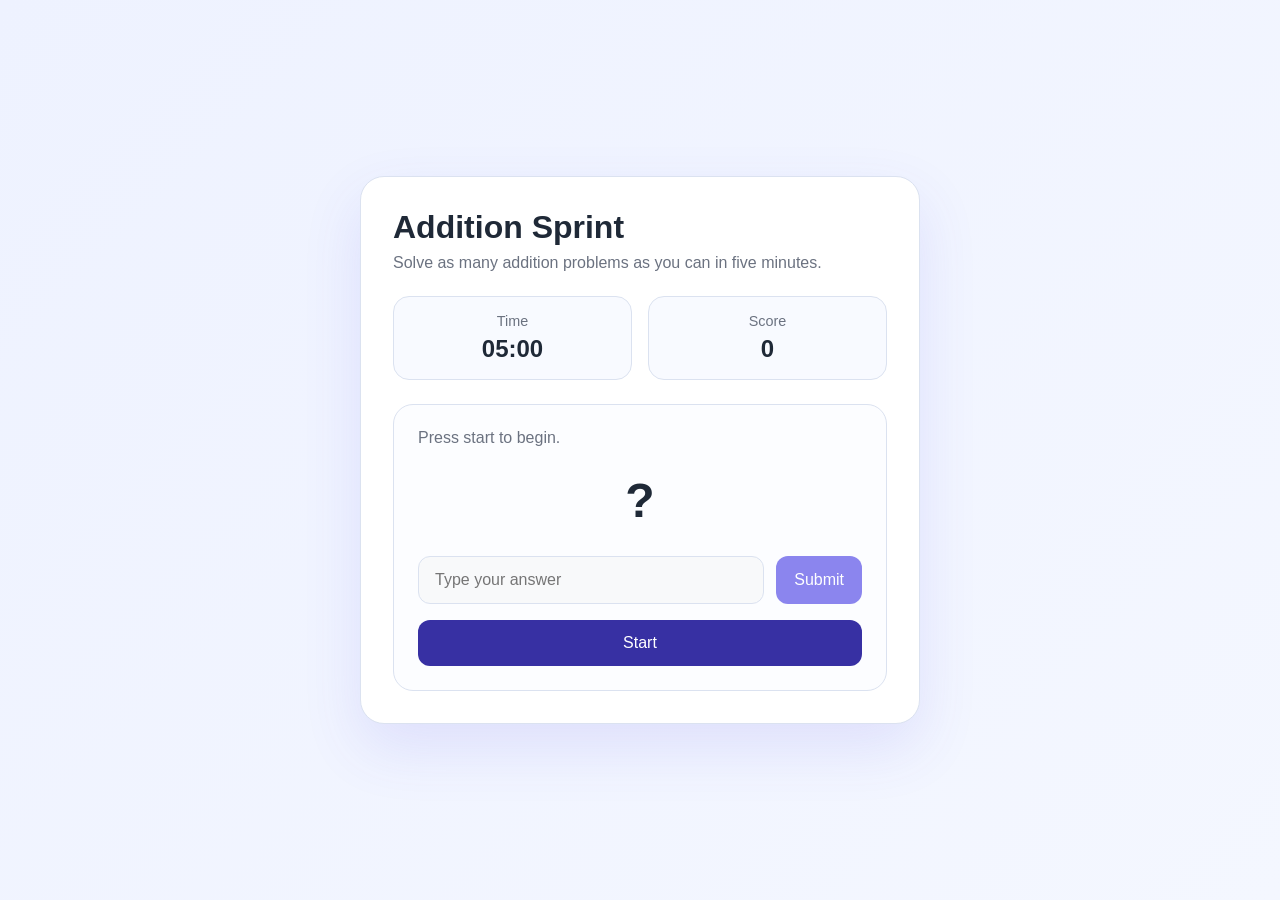
==== index.html @ d620f6ea "Initial vibecoded system" ====
<!DOCTYPE html>
<html lang="en">
  <head>
    <meta charset="UTF-8" />
    <meta name="viewport" content="width=device-width, initial-scale=1.0" />
    <title>Addition Sprint</title>
    <meta
      name="description"
      content="A five-minute addition game for practicing arithmetic with score tracking."
    />
    <link rel="stylesheet" href="styles.css" />
  </head>
  <body>
    <main class="app">
      <header class="header">
        <h1>Addition Sprint</h1>
        <p>Solve as many addition problems as you can in five minutes.</p>
      </header>

      <section class="stats" aria-label="Game status">
        <div class="stat-card">
          <span class="label">Time</span>
          <span id="timer" class="value">05:00</span>
        </div>
        <div class="stat-card">
          <span class="label">Score</span>
          <span id="score" class="value">0</span>
        </div>
      </section>

      <section class="game-card">
        <p id="status" class="status">Press start to begin.</p>
        <div id="question" class="question" aria-live="polite">?</div>

        <form id="answer-form" class="answer-form">
          <label class="sr-only" for="answer">Answer</label>
          <input
            id="answer"
            type="number"
            inputmode="numeric"
            autocomplete="off"
            placeholder="Type your answer"
            disabled
          />
          <button type="submit" id="submit-btn" disabled>Submit</button>
        </form>

        <button id="start-btn" class="start-button">Start</button>
      </section>
    </main>

    <script src="script.js"></script>
  </body>
</html>
---- styles.css ----
:root {
  color-scheme: light;
  --bg: #f4f7ff;
  --card: #ffffff;
  --accent: #4f46e5;
  --accent-dark: #3730a3;
  --text: #1f2937;
  --muted: #6b7280;
  --border: #dbe2f0;
}

* {
  box-sizing: border-box;
}

body {
  margin: 0;
  min-height: 100vh;
  font-family: "Segoe UI", Tahoma, Geneva, Verdana, sans-serif;
  background: linear-gradient(135deg, #eef2ff 0%, var(--bg) 100%);
  color: var(--text);
  display: grid;
  place-items: center;
  padding: 24px;
}

.app {
  width: min(100%, 560px);
  background: var(--card);
  border: 1px solid var(--border);
  border-radius: 24px;
  box-shadow: 0 24px 60px rgba(79, 70, 229, 0.12);
  padding: 32px;
}

.header h1 {
  margin: 0 0 8px;
  font-size: 2rem;
}

.header p {
  margin: 0;
  color: var(--muted);
}

.stats {
  display: grid;
  grid-template-columns: repeat(2, minmax(0, 1fr));
  gap: 16px;
  margin: 24px 0;
}

.stat-card {
  background: #f8faff;
  border: 1px solid var(--border);
  border-radius: 16px;
  padding: 16px;
  text-align: center;
}

.label {
  display: block;
  font-size: 0.9rem;
  color: var(--muted);
  margin-bottom: 6px;
}

.value {
  font-size: 1.5rem;
  font-weight: 700;
}

.game-card {
  border: 1px solid var(--border);
  border-radius: 20px;
  padding: 24px;
  background: #fcfdff;
}

.status {
  margin-top: 0;
  color: var(--muted);
  min-height: 24px;
}

.question {
  font-size: clamp(2rem, 6vw, 3rem);
  font-weight: 800;
  text-align: center;
  margin: 20px 0 28px;
}

.answer-form {
  display: flex;
  gap: 12px;
  margin-bottom: 16px;
}

input {
  flex: 1;
  padding: 14px 16px;
  border-radius: 12px;
  border: 1px solid var(--border);
  font-size: 1rem;
}

button {
  border: none;
  border-radius: 12px;
  padding: 14px 18px;
  font-size: 1rem;
  cursor: pointer;
  transition: transform 0.15s ease, background 0.15s ease;
}

button:hover {
  transform: translateY(-1px);
}

button:disabled {
  cursor: not-allowed;
  opacity: 0.65;
  transform: none;
}

#submit-btn {
  background: var(--accent);
  color: white;
}

.start-button {
  width: 100%;
  background: var(--accent-dark);
  color: white;
}

.sr-only {
  position: absolute;
  width: 1px;
  height: 1px;
  padding: 0;
  margin: -1px;
  overflow: hidden;
  clip: rect(0, 0, 0, 0);
  white-space: nowrap;
  border: 0;
}

@media (max-width: 480px) {
  .app {
    padding: 20px;
  }

  .answer-form {
    flex-direction: column;
  }
}
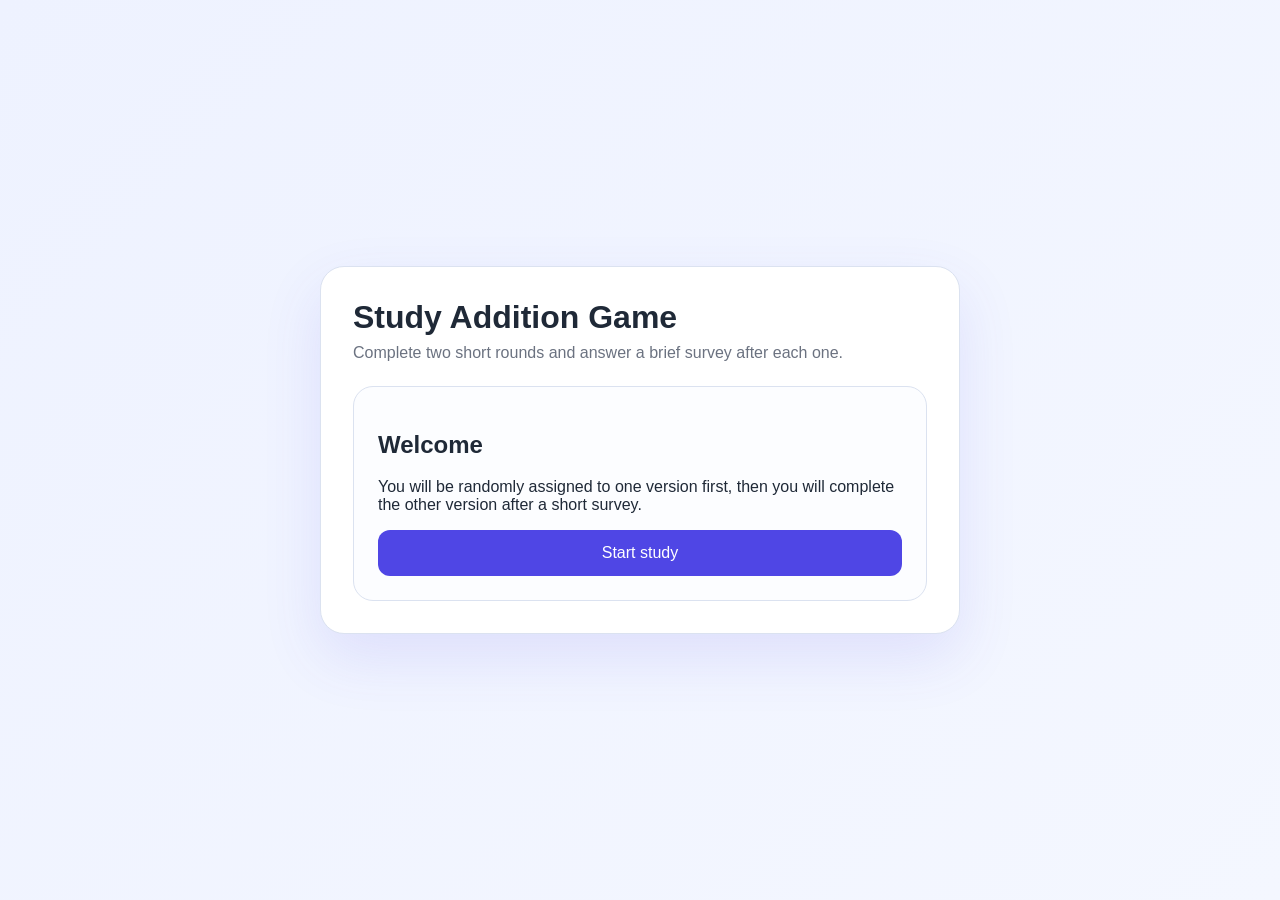
==== commit 3380517f: "Refined system" ====
--- a/index.html
+++ b/index.html
@@ -3,49 +3,275 @@
   <head>
     <meta charset="UTF-8" />
     <meta name="viewport" content="width=device-width, initial-scale=1.0" />
-    <title>Addition Sprint</title>
+    <title>Study Addition Game</title>
     <meta
       name="description"
-      content="A five-minute addition game for practicing arithmetic with score tracking."
+      content="A two-condition study experience for addition practice with basic and motivational versions."
     />
     <link rel="stylesheet" href="styles.css" />
   </head>
   <body>
     <main class="app">
       <header class="header">
-        <h1>Addition Sprint</h1>
-        <p>Solve as many addition problems as you can in five minutes.</p>
+        <h1>Study Addition Game</h1>
+        <p>Complete two short rounds and answer a brief survey after each one.</p>
       </header>
 
-      <section class="stats" aria-label="Game status">
-        <div class="stat-card">
-          <span class="label">Time</span>
-          <span id="timer" class="value">05:00</span>
+      <section id="landing-section" class="card">
+        <h2>Welcome</h2>
+        <p>
+          You will be randomly assigned to one version first, then you will complete the other version after a short survey.
+        </p>
+        <button id="start-study-btn" class="primary-btn">Start study</button>
+      </section>
+
+      <section id="progress-section" class="card progress-card" hidden>
+        <p id="progress-label" class="progress-label">Step 1 of 4</p>
+        <div class="progress-bar" aria-hidden="true">
+          <div id="progress-fill" class="progress-fill"></div>
         </div>
-        <div class="stat-card">
-          <span class="label">Score</span>
-          <span id="score" class="value">0</span>
-        </div>
-      </section>
-
-      <section class="game-card">
-        <p id="status" class="status">Press start to begin.</p>
-        <div id="question" class="question" aria-live="polite">?</div>
-
-        <form id="answer-form" class="answer-form">
-          <label class="sr-only" for="answer">Answer</label>
-          <input
-            id="answer"
-            type="number"
-            inputmode="numeric"
-            autocomplete="off"
-            placeholder="Type your answer"
-            disabled
-          />
-          <button type="submit" id="submit-btn" disabled>Submit</button>
+        <p id="assignment-label" class="assignment-label">You will begin with the basic version.</p>
+      </section>
+
+      <section id="condition-one-section" class="card" hidden>
+        <h2 id="condition-one-title">Round 1</h2>
+        <p class="instruction">Please complete the task as instructed.</p>
+
+        <section class="stats" aria-label="Game status">
+          <div class="stat-card">
+            <span class="label">Time</span>
+            <span id="timer" class="value">05:00</span>
+          </div>
+          <div class="stat-card">
+            <span class="label">Score</span>
+            <span id="score" class="value">0</span>
+          </div>
+        </section>
+
+        <section class="game-card">
+          <p id="status" class="status">Press start to begin.</p>
+          <div id="question" class="question" aria-live="polite">?</div>
+
+          <form id="answer-form" class="answer-form">
+            <label class="sr-only" for="answer">Answer</label>
+            <input
+              id="answer"
+              type="number"
+              inputmode="numeric"
+              autocomplete="off"
+              placeholder="Type your answer"
+              disabled
+            />
+            <button type="submit" id="submit-btn" disabled>Submit</button>
+          </form>
+
+          <button id="start-btn" class="primary-btn">Start round</button>
+          <button id="continue-after-condition-one" class="secondary-btn" hidden>Continue to survey</button>
+        </section>
+      </section>
+
+      <section id="survey-one-section" class="card" hidden>
+        <h2>Survey 1</h2>
+        <p>Please tell us a little about your experience so far.</p>
+
+        <form id="survey-one-form" class="survey-form">
+          <label>
+            How enjoyable was this round overall?
+            <select name="enjoyment">
+              <option value="">Select one</option>
+              <option value="1">1 - Not enjoyable at all</option>
+              <option value="2">2</option>
+              <option value="3">3</option>
+              <option value="4">4</option>
+              <option value="5">5 - Extremely enjoyable</option>
+            </select>
+          </label>
+
+          <label>
+            How motivated did you feel to continue solving more problems?
+            <select name="motivation">
+              <option value="">Select one</option>
+              <option value="1">1 - Not motivated at all</option>
+              <option value="2">2</option>
+              <option value="3">3</option>
+              <option value="4">4</option>
+              <option value="5">5 - Very motivated</option>
+            </select>
+          </label>
+
+          <label>
+            How likely would you be to try again to reach a higher score?
+            <select name="retry">
+              <option value="">Select one</option>
+              <option value="1">1 - Very unlikely</option>
+              <option value="2">2</option>
+              <option value="3">3</option>
+              <option value="4">4</option>
+              <option value="5">5 - Very likely</option>
+            </select>
+          </label>
+
+          <label>
+            How satisfied were you with your performance in this round?
+            <select name="satisfaction">
+              <option value="">Select one</option>
+              <option value="1">1 - Very dissatisfied</option>
+              <option value="2">2</option>
+              <option value="3">3</option>
+              <option value="4">4</option>
+              <option value="5">5 - Very satisfied</option>
+            </select>
+          </label>
+
+          <label>
+            How clear and understandable was the task?
+            <select name="clarity">
+              <option value="">Select one</option>
+              <option value="1">1 - Very unclear</option>
+              <option value="2">2</option>
+              <option value="3">3</option>
+              <option value="4">4</option>
+              <option value="5">5 - Very clear</option>
+            </select>
+          </label>
+
+          <label>
+            How much mental effort did this round require?
+            <select name="effort">
+              <option value="">Select one</option>
+              <option value="1">1 - Very little effort</option>
+              <option value="2">2</option>
+              <option value="3">3</option>
+              <option value="4">4</option>
+              <option value="5">5 - Very high effort</option>
+            </select>
+          </label>
+
+          <button type="submit" class="primary-btn">Continue</button>
         </form>
-
-        <button id="start-btn" class="start-button">Start</button>
+      </section>
+
+      <section id="condition-two-section" class="card" hidden>
+        <h2 id="condition-two-title">Round 2</h2>
+        <p class="instruction">Please complete the task as instructed.</p>
+
+        <section class="stats" aria-label="Game status">
+          <div class="stat-card">
+            <span class="label">Time</span>
+            <span id="timer-two" class="value">05:00</span>
+          </div>
+          <div class="stat-card">
+            <span class="label">Score</span>
+            <span id="score-two" class="value">0</span>
+          </div>
+        </section>
+
+        <section class="game-card">
+          <p id="status-two" class="status">Press start to begin.</p>
+          <div id="question-two" class="question" aria-live="polite">?</div>
+
+          <form id="answer-form-two" class="answer-form">
+            <label class="sr-only" for="answer-two">Answer</label>
+            <input
+              id="answer-two"
+              type="number"
+              inputmode="numeric"
+              autocomplete="off"
+              placeholder="Type your answer"
+              disabled
+            />
+            <button type="submit" id="submit-btn-two" disabled>Submit</button>
+          </form>
+
+          <button id="start-btn-two" class="primary-btn">Start round</button>
+          <button id="continue-after-condition-two" class="secondary-btn" hidden>Continue to survey</button>
+        </section>
+      </section>
+
+      <section id="survey-two-section" class="card" hidden>
+        <h2>Survey 2</h2>
+        <p>Please tell us about the second experience.</p>
+
+        <form id="survey-two-form" class="survey-form">
+          <label>
+            How enjoyable was this round overall?
+            <select name="enjoyment">
+              <option value="">Select one</option>
+              <option value="1">1 - Not enjoyable at all</option>
+              <option value="2">2</option>
+              <option value="3">3</option>
+              <option value="4">4</option>
+              <option value="5">5 - Extremely enjoyable</option>
+            </select>
+          </label>
+
+          <label>
+            How motivated did you feel to continue solving more problems?
+            <select name="motivation">
+              <option value="">Select one</option>
+              <option value="1">1 - Not motivated at all</option>
+              <option value="2">2</option>
+              <option value="3">3</option>
+              <option value="4">4</option>
+              <option value="5">5 - Very motivated</option>
+            </select>
+          </label>
+
+          <label>
+            How likely would you be to try again to reach a higher score?
+            <select name="retry">
+              <option value="">Select one</option>
+              <option value="1">1 - Very unlikely</option>
+              <option value="2">2</option>
+              <option value="3">3</option>
+              <option value="4">4</option>
+              <option value="5">5 - Very likely</option>
+            </select>
+          </label>
+
+          <label>
+            How satisfied were you with your performance in this round?
+            <select name="satisfaction">
+              <option value="">Select one</option>
+              <option value="1">1 - Very dissatisfied</option>
+              <option value="2">2</option>
+              <option value="3">3</option>
+              <option value="4">4</option>
+              <option value="5">5 - Very satisfied</option>
+            </select>
+          </label>
+
+          <label>
+            How clear and understandable was the task?
+            <select name="clarity">
+              <option value="">Select one</option>
+              <option value="1">1 - Very unclear</option>
+              <option value="2">2</option>
+              <option value="3">3</option>
+              <option value="4">4</option>
+              <option value="5">5 - Very clear</option>
+            </select>
+          </label>
+
+          <label>
+            How much mental effort did this round require?
+            <select name="effort">
+              <option value="">Select one</option>
+              <option value="1">1 - Very little effort</option>
+              <option value="2">2</option>
+              <option value="3">3</option>
+              <option value="4">4</option>
+              <option value="5">5 - Very high effort</option>
+            </select>
+          </label>
+
+          <button type="submit" class="primary-btn">Finish study</button>
+        </form>
+      </section>
+
+      <section id="complete-section" class="card" hidden>
+        <h2>Study complete</h2>
+        <p>Thank you for participating. You can now close this page.</p>
       </section>
     </main>
 
--- a/styles.css
+++ b/styles.css
@@ -25,7 +25,7 @@
 }
 
 .app {
-  width: min(100%, 560px);
+  width: min(100%, 640px);
   background: var(--card);
   border: 1px solid var(--border);
   border-radius: 24px;
@@ -43,6 +43,39 @@
   color: var(--muted);
 }
 
+.card {
+  margin-top: 24px;
+  border: 1px solid var(--border);
+  border-radius: 20px;
+  padding: 24px;
+  background: #fcfdff;
+}
+
+.progress-card {
+  padding-top: 20px;
+}
+
+.progress-label,
+.assignment-label {
+  margin: 0 0 8px;
+  color: var(--muted);
+}
+
+.progress-bar {
+  height: 8px;
+  border-radius: 999px;
+  background: #e5e7eb;
+  overflow: hidden;
+  margin-bottom: 8px;
+}
+
+.progress-fill {
+  height: 100%;
+  width: 25%;
+  background: var(--accent);
+  transition: width 0.25s ease;
+}
+
 .stats {
   display: grid;
   grid-template-columns: repeat(2, minmax(0, 1fr));
@@ -74,7 +107,7 @@
   border: 1px solid var(--border);
   border-radius: 20px;
   padding: 24px;
-  background: #fcfdff;
+  background: #ffffff;
 }
 
 .status {
@@ -96,8 +129,9 @@
   margin-bottom: 16px;
 }
 
-input {
-  flex: 1;
+input,
+select {
+  width: 100%;
   padding: 14px 16px;
   border-radius: 12px;
   border: 1px solid var(--border);
@@ -123,15 +157,27 @@
   transform: none;
 }
 
-#submit-btn {
+.primary-btn {
+  width: 100%;
   background: var(--accent);
   color: white;
 }
 
-.start-button {
-  width: 100%;
-  background: var(--accent-dark);
-  color: white;
+.secondary-btn {
+  margin-top: 12px;
+  background: #eef2ff;
+  color: var(--accent-dark);
+}
+
+.survey-form {
+  display: grid;
+  gap: 16px;
+}
+
+.survey-form label {
+  display: grid;
+  gap: 8px;
+  font-weight: 600;
 }
 
 .sr-only {
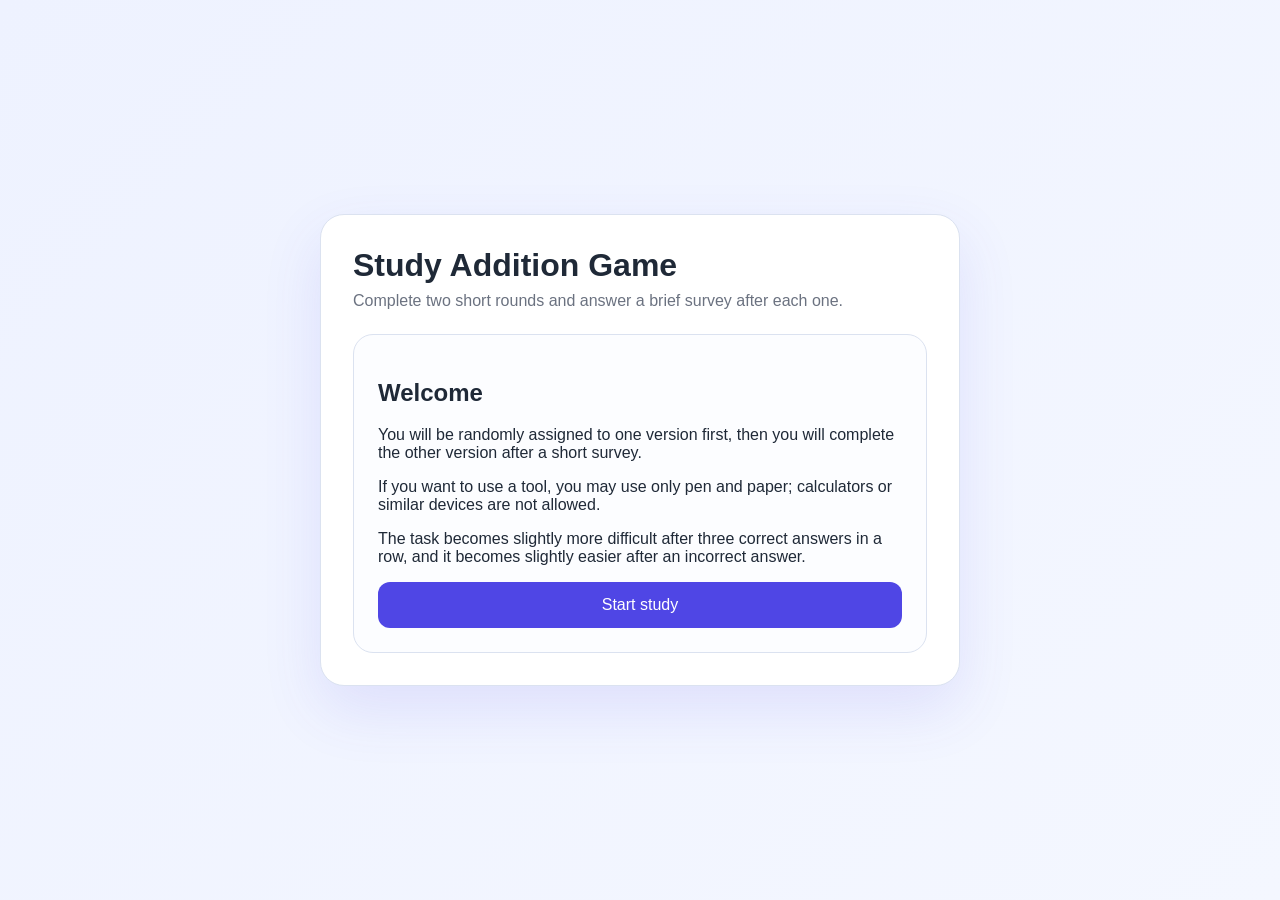
==== commit b55a38f2: "Final1" ====
--- a/index.html
+++ b/index.html
@@ -22,6 +22,12 @@
         <p>
           You will be randomly assigned to one version first, then you will complete the other version after a short survey.
         </p>
+        <p>
+          If you want to use a tool, you may use only pen and paper; calculators or similar devices are not allowed.
+        </p>
+        <p>
+          The task becomes slightly more difficult after three correct answers in a row, and it becomes slightly easier after an incorrect answer.
+        </p>
         <button id="start-study-btn" class="primary-btn">Start study</button>
       </section>
 
@@ -40,7 +46,7 @@
         <section class="stats" aria-label="Game status">
           <div class="stat-card">
             <span class="label">Time</span>
-            <span id="timer" class="value">05:00</span>
+            <span id="timer" class="value">03:00</span>
           </div>
           <div class="stat-card">
             <span class="label">Score</span>
@@ -51,6 +57,11 @@
         <section class="game-card">
           <p id="status" class="status">Press start to begin.</p>
           <div id="question" class="question" aria-live="polite">?</div>
+
+          <div class="round-actions">
+            <button id="start-btn" class="secondary-btn">Start round</button>
+            <button id="continue-after-condition-one" class="secondary-btn" hidden>Continue to survey</button>
+          </div>
 
           <form id="answer-form" class="answer-form">
             <label class="sr-only" for="answer">Answer</label>
@@ -64,9 +75,6 @@
             />
             <button type="submit" id="submit-btn" disabled>Submit</button>
           </form>
-
-          <button id="start-btn" class="primary-btn">Start round</button>
-          <button id="continue-after-condition-one" class="secondary-btn" hidden>Continue to survey</button>
         </section>
       </section>
 
@@ -158,7 +166,7 @@
         <section class="stats" aria-label="Game status">
           <div class="stat-card">
             <span class="label">Time</span>
-            <span id="timer-two" class="value">05:00</span>
+            <span id="timer-two" class="value">03:00</span>
           </div>
           <div class="stat-card">
             <span class="label">Score</span>
@@ -169,6 +177,11 @@
         <section class="game-card">
           <p id="status-two" class="status">Press start to begin.</p>
           <div id="question-two" class="question" aria-live="polite">?</div>
+
+          <div class="round-actions">
+            <button id="start-btn-two" class="secondary-btn">Start round</button>
+            <button id="continue-after-condition-two" class="secondary-btn" hidden>Continue to survey</button>
+          </div>
 
           <form id="answer-form-two" class="answer-form">
             <label class="sr-only" for="answer-two">Answer</label>
@@ -182,9 +195,6 @@
             />
             <button type="submit" id="submit-btn-two" disabled>Submit</button>
           </form>
-
-          <button id="start-btn-two" class="primary-btn">Start round</button>
-          <button id="continue-after-condition-two" class="secondary-btn" hidden>Continue to survey</button>
         </section>
       </section>
 
@@ -272,6 +282,7 @@
       <section id="complete-section" class="card" hidden>
         <h2>Study complete</h2>
         <p>Thank you for participating. You can now close this page.</p>
+        <p id="completion-status" class="status">Your results will be submitted when the study is complete.</p>
       </section>
     </main>
 
--- a/styles.css
+++ b/styles.css
@@ -121,6 +121,18 @@
   font-weight: 800;
   text-align: center;
   margin: 20px 0 28px;
+}
+
+.round-actions {
+  display: flex;
+  gap: 12px;
+  margin-bottom: 16px;
+  flex-wrap: wrap;
+}
+
+.round-actions .secondary-btn {
+  margin-top: 0;
+  flex: 1 1 180px;
 }
 
 .answer-form {
